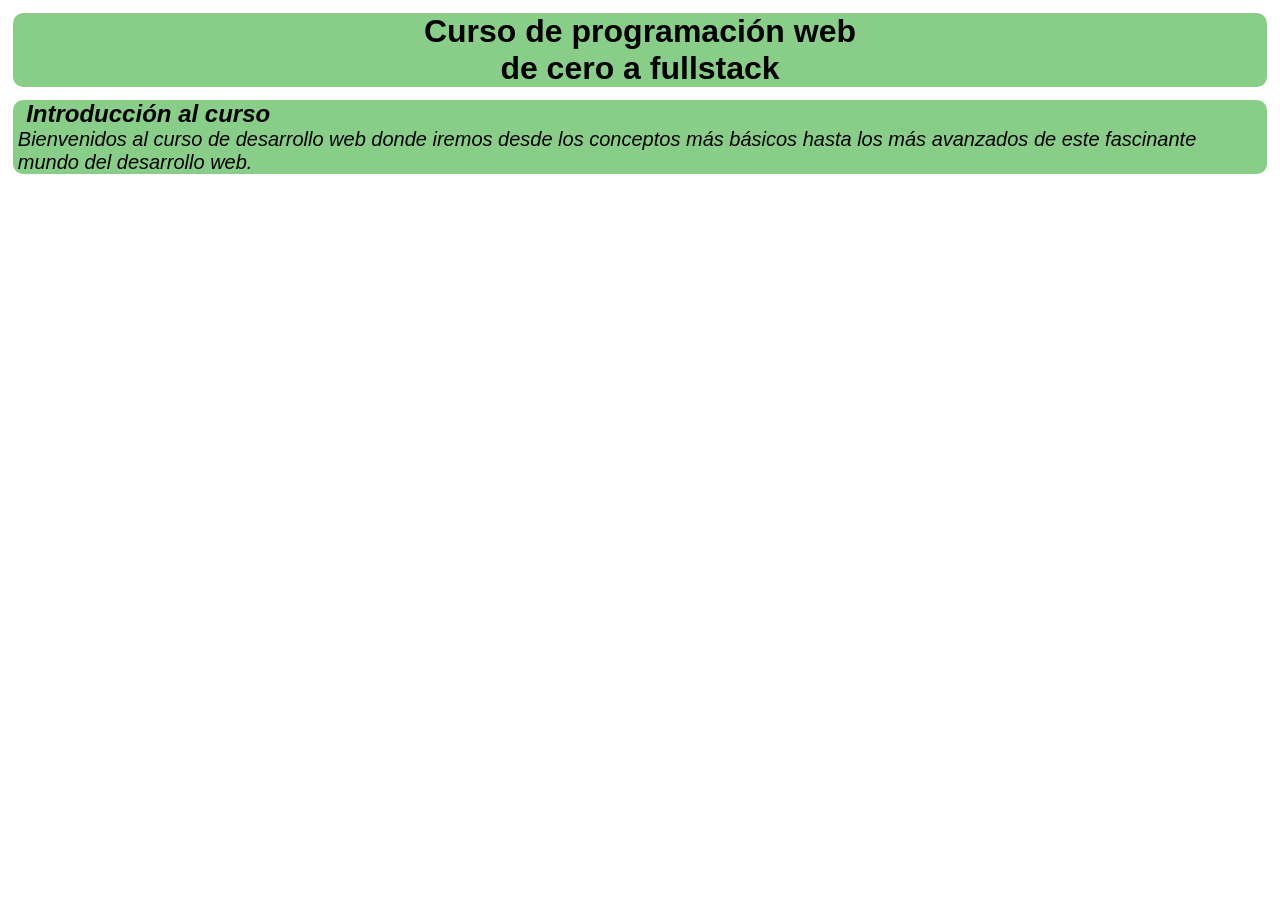
==== index.html @ 1327af37 "Curso de desarrollo web de cero a fullstack en español" ====
<!DOCTYPE html>
<html lang="en">
<head>
    <meta charset="UTF-8">
    <meta name="viewport" content="width=device-width, initial-scale=1.0">
    <meta name="author" content="Lynariel">
    <title>Curso de desarrollo web</title>
    <link rel="stylesheet" href="styles/general.css">
</head>
<body>
    <header class="page-header">
        <h1>Curso de programación web<br> de cero a <strong>fullstack</strong></h1>
    </header>
    <main class="main">
        <div id="intro">
            <h2>&nbsp; Introducción al curso</h2>
        </div>
        <p>
            Bienvenidos al curso de desarrollo web donde iremos desde los conceptos más básicos hasta los 
            más avanzados de este fascinante mundo del desarrollo web.
        </p>
    </main>
</body>
</html>
---- styles/general.css ----
* {
    margin: 0px;
    padding: 0px;
    box-sizing: border-box;
}

h1 {
    margin-left: 5px;
    margin-right: 5px;
}

p {
    margin-left: 5px;
    margin-right: 5px;
    font-size: 20px;
}
.page-header {
    margin: 1%;
    border-radius: 10px;
    font-family:'Segoe UI', Tahoma, Geneva, Verdana, sans-serif;
    text-align: center;
    background-color: rgb(136, 206, 136);
    width: auto;
}

.main {
    margin: 1%;
    border-radius: 10px;
    background-color: rgb(136, 206, 136);
    font-family:'Segoe UI', Tahoma, Geneva, Verdana, sans-serif;
    font-style: italic;
}
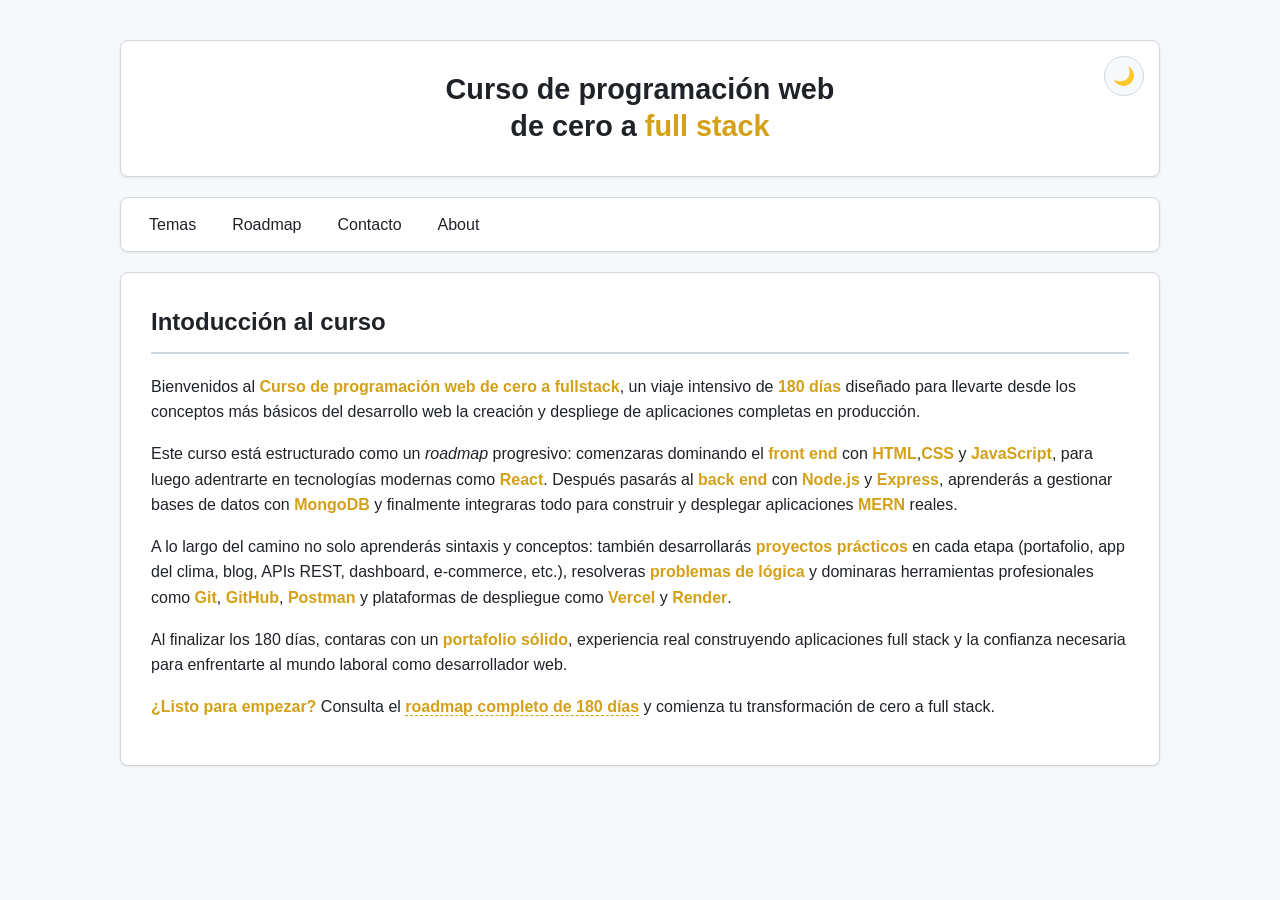
==== commit 928639a5: "Finaliza la pagina principal" ====
--- a/index.html
+++ b/index.html
@@ -5,20 +5,53 @@
     <meta name="viewport" content="width=device-width, initial-scale=1.0">
     <meta name="author" content="Lynariel">
     <title>Curso de desarrollo web</title>
-    <link rel="stylesheet" href="styles/general.css">
+    <link rel="stylesheet" href="styles/layout.css">
 </head>
 <body>
     <header class="page-header">
-        <h1>Curso de programación web<br> de cero a <strong>fullstack</strong></h1>
+        <button class="theme-toggle" id="themeToggle" aria-label="Cambiar tema" title="Cambiar tema">🌙<!--☀️--></button>
+        <h1>Curso de programación web<br> de cero a <strong>full stack</strong></h1>
     </header>
+
+    <nav class="menu">
+        <ul>
+            <li><a href="#temas">Temas</a></li>
+            <li><a href="roadmap.html">Roadmap</a></li>
+            <li><a href="#contacto">Contacto</a></li>
+            <li><a href="#about">About</a></li>
+        </ul>
+    </nav>
     <main class="main">
-        <div id="intro">
-            <h2>&nbsp; Introducción al curso</h2>
-        </div>
-        <p>
-            Bienvenidos al curso de desarrollo web donde iremos desde los conceptos más básicos hasta los 
-            más avanzados de este fascinante mundo del desarrollo web.
-        </p>
+        <section id="intro">
+            <h2>Intoducción al curso</h2>
+            <p>
+                Bienvenidos al <strong>Curso de programación web de cero a fullstack</strong>, un viaje intensivo de 
+                <strong>180 días</strong> diseñado para llevarte desde los conceptos más básicos del desarrollo web 
+                la creación y despliege de aplicaciones completas en producción.
+            </p>
+            <p>
+                Este curso está estructurado como un <em>roadmap</em> progresivo: comenzaras dominando el <strong>front end</strong> 
+                con <strong>HTML</strong>,<strong>CSS</strong>  y <strong>JavaScript</strong>, para luego adentrarte en tecnologías 
+                modernas como <strong>React</strong>. Después pasarás al <strong>back end</strong> con <strong>Node.js</strong> y 
+                <strong>Express</strong>, aprenderás a gestionar bases de datos con <strong>MongoDB</strong> y finalmente integraras 
+                todo para construir y desplegar aplicaciones <strong>MERN</strong> reales.
+            </p>
+            <p>
+                A lo largo del camino no solo aprenderás sintaxis y conceptos: también desarrollarás <strong>proyectos prácticos</strong> en cada 
+                etapa (portafolio, app del clima, blog, APIs REST, dashboard, e-commerce, etc.), resolveras <strong>problemas de lógica</strong> y 
+                dominaras herramientas profesionales como <strong>Git</strong>, <strong>GitHub</strong>, <strong>Postman</strong> y plataformas de 
+                despliegue como <strong>Vercel</strong> y <strong>Render</strong>.
+            </p>
+            <p>
+                Al finalizar los 180 días, contaras con un <strong>portafolio sólido</strong>, experiencia real construyendo aplicaciones full stack 
+                y la confianza necesaria para enfrentarte al mundo laboral como desarrollador web.
+            </p>
+            <p>
+                <strong>¿Listo para empezar?</strong> Consulta el <a href="roadmap.html">roadmap completo de 180 días</a> y comienza tu transformación 
+                de cero a full stack.
+            </p>
+        </section>
     </main>
+    <script src="scripts/themes.js"></script>
 </body>
 </html>
--- a/styles/layout.css
+++ b/styles/layout.css
@@ -0,0 +1,189 @@
+/*===========================
+  VARIABLES DE TEMAS
+============================*/
+/* Modo claro */
+:root {
+    --bg-color: #f6f8fa;
+    --card-bg: #ffffff;
+    --text-color: #1f2328;
+    --text-muted: #57606a;
+    --acent-color: #d4a017;
+    --acent-hover: #b8890f;
+    --border-color: #d0d7de;
+    --header-bg: #ffffff;
+    --nav-bg: #ffffff;
+    --nav-hover: #f3f3f6;
+    --shadow: 0 1px 3px rgba( 0, 0, 0, 0.08 );
+}
+
+/* Modo oscuro */
+
+html[data-theme="dark"] {
+  --bg-color: #0d1117;
+  --card-bg: #161b22;
+  --text-color: #c9d1d9;
+  --text-muted: #8b949e;
+  --acent-color: #f0db4f;
+  --acent-hover: #e3c92e;
+  --border-color: #30363d;
+  --header-bg: #161b22;
+  --nav-bg: #161b22;
+  --nav-hover: #1f242c;
+  --shadow: 0 1px 3px rgba( 0, 0, 0, 0.4 );
+}
+
+* {
+  box-sizing: border-box;
+  margin: 0;
+  padding: 0;
+  font-family: -apple-system, BlinkMacSystemFont, "Segoe UI", Roboto, Helvatica, Arial, sans-serif;
+}
+
+body {
+  background-color: var(--bg-color);
+  color: var(--text-color);
+  line-height: 1.6;
+  padding: 20px;
+  transition: background-color 0.3s ease, color 0.3s ease;
+  min-height: 100hv;
+}
+
+/*=========================
+ HEADER
+==========================*/
+
+.page-header {
+  background-color: var(--header-bg);
+  border: 1px solid var(--border-color);
+  border-radius: 8px;
+  padding: 30px 20px;
+  text-align: center;
+  margin-bottom: 20px;
+  position: relative;
+  box-shadow: var(--shadow);
+  transition: background-color 0.3s ease, border-color 0.3s ease;
+}
+
+.page-header h1 {
+  color: var(--text-color);
+  font-size: 1.8rem;
+  line-height: 1.3;
+}
+
+.page-header h1 strong {
+  color: var(--acent-color);
+}
+
+/* Boton del tema */
+
+.theme-toggle {
+  position: absolute;
+  top: 15px;
+  right: 15px;
+  background-color: var(--bg-color);
+  border: 1px solid var(--border-color);
+  color: var(--text-color);
+  width: 40px;
+  height: 40px;
+  border-radius: 50%;
+  cursor: pointer;
+  font-size: 1.1rem;
+  display: flex;
+  align-items: center;
+  justify-content: center;
+  transition: all 0.2s ease;
+}
+
+.theme-toggle:hover {
+  background-color: var(--nav-hover);
+  transform: scale(1.3);
+}
+
+/*===================
+NAV
+====================*/
+
+.menu {
+  background-color: var(--nav-bg);
+  border: 1px solid var(--border-color);
+  border-radius: 8px;
+  margin-bottom: 20px;
+  box-shadow: var(--shadow);
+  transition: background-color 0.3s ease, border-color 0,3s ease;
+}
+
+.menu ul {
+  list-style: none;
+  display: flex;
+  flex-wrap: wrap;
+  padding: 0 10px;
+}
+
+.menu li a {
+  display: block;
+  padding: 14px 18px;
+  color: var(--text-color);
+  text-decoration: none;
+  font-weight: 500;
+  border-radius: 6px;
+  transition: all 0.2s ease;
+}
+
+.menu li a:hover {
+  background-color: var(--nav-hover);
+  color: var(--acent-color);
+}
+
+/*========================
+ MAIN
+ ========================*/
+
+ .main {
+  background-color: var(--card-bg);
+  border: 1px solid var(--border-color);
+  border-radius: 8px;
+  padding: 30px;
+  box-shadow: var(--shadow);
+  transition: background-color 0.3s ease, border-color 0.3s ease;
+ }
+
+ .main h2 {
+  color: var(--text-color);
+  font-size: 1.5rem;
+  margin-bottom: 20px;
+  padding-bottom: 10px;
+  border-bottom: 2px solid var(--border-color);
+ }
+
+ .main p {
+  margin-bottom: 16px;
+  color: var(--text-color);
+ }
+
+ .main strong {
+  color: var(--acent-color);
+ }
+
+ .main a {
+  color: var(--acent-color);
+  text-decoration: none;
+  font-weight: bold;
+  border-bottom:  1px dashed var(--acent-color);
+  transition: color 0.2s ease;
+ }
+
+ .main a:hover{
+  color: var(--acent-hover);
+ }
+
+ @media ( min-width: 768px ) {
+  body {
+    max-width: 1080px;
+    margin: 0 auto;
+    padding: 40px 20px;
+  }
+
+  .page-header {
+    font-size: 2.2rem;
+  }
+ }
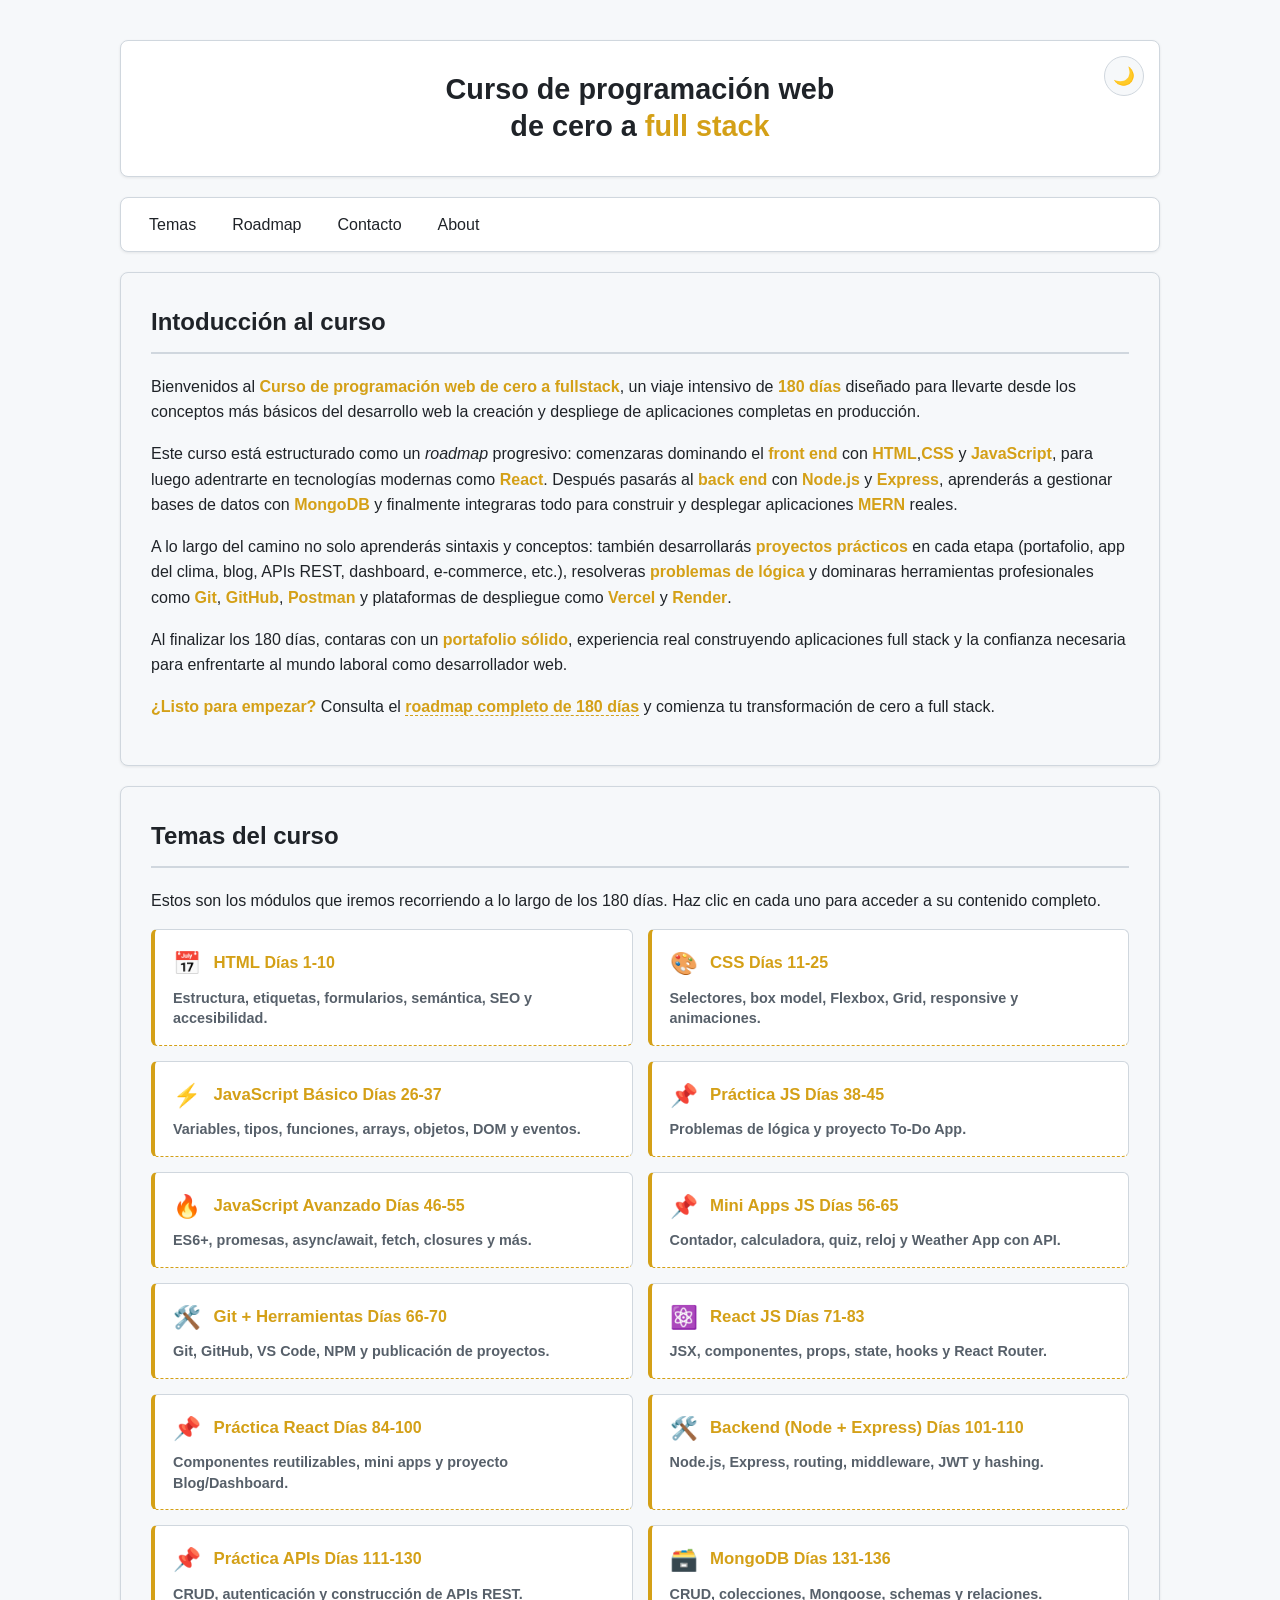
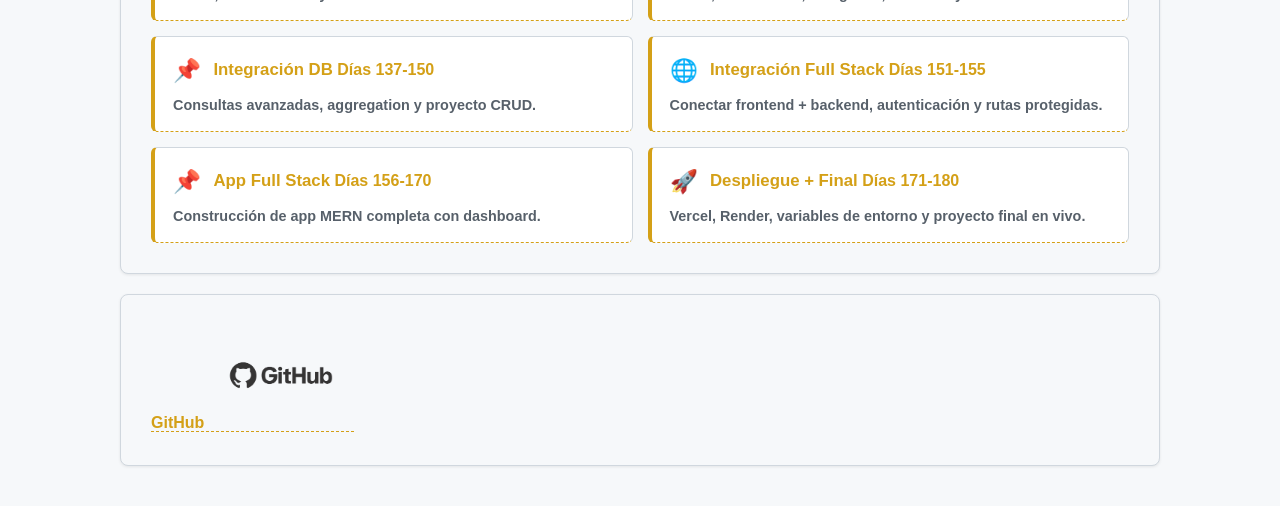
==== commit f8e529e7: "Se guarda cambios antes de los cursos" ====
--- a/index.html
+++ b/index.html
@@ -4,8 +4,9 @@
     <meta charset="UTF-8">
     <meta name="viewport" content="width=device-width, initial-scale=1.0">
     <meta name="author" content="Lynariel">
-    <title>Curso de desarrollo web</title>
+    <title>Curso de desarrollo web Full Stack</title>
     <link rel="stylesheet" href="styles/layout.css">
+    <script src="scripts/themes.js" defer></script>
 </head>
 <body>
     <header class="page-header">
@@ -22,7 +23,7 @@
         </ul>
     </nav>
     <main class="main">
-        <section id="intro">
+        <section class="section-card" id="intro">
             <h2>Intoducción al curso</h2>
             <p>
                 Bienvenidos al <strong>Curso de programación web de cero a fullstack</strong>, un viaje intensivo de 
@@ -51,7 +52,138 @@
                 de cero a full stack.
             </p>
         </section>
+
+      <!-- ============================
+             TEMAS DEL CURSO
+             ============================ -->
+             <section class="section-card" id="temas">
+                <h2>Temas del curso</h2>
+                <p>
+                    Estos son los módulos que iremos recorriendo a lo largo de los 180 días. Haz clic en cada
+                    uno para acceder a su contenido completo.
+                </p>
+    
+                <div class="topics-grid">
+    
+                    <a class="topic-card" href="temas/html.html">
+                        <span class="topic-icon">&#128197;</span>
+                        <span class="topic-title">HTML</span>
+                        <span class="topic-days">Días 1-10</span>
+                        <span class="topic-desc">Estructura, etiquetas, formularios, semántica, SEO y accesibilidad.</span>
+                    </a>
+    
+                    <a class="topic-card" href="temas/css.html">
+                        <span class="topic-icon">&#127912;</span>
+                        <span class="topic-title">CSS</span>
+                        <span class="topic-days">Días 11-25</span>
+                        <span class="topic-desc">Selectores, box model, Flexbox, Grid, responsive y animaciones.</span>
+                    </a>
+    
+                    <a class="topic-card" href="#">
+                        <span class="topic-icon">&#9889;</span>
+                        <span class="topic-title">JavaScript Básico</span>
+                        <span class="topic-days">Días 26-37</span>
+                        <span class="topic-desc">Variables, tipos, funciones, arrays, objetos, DOM y eventos.</span>
+                    </a>
+    
+                    <a class="topic-card" href="#">
+                        <span class="topic-icon">&#128204;</span>
+                        <span class="topic-title">Práctica JS</span>
+                        <span class="topic-days">Días 38-45</span>
+                        <span class="topic-desc">Problemas de lógica y proyecto To-Do App.</span>
+                    </a>
+    
+                    <a class="topic-card" href="#">
+                        <span class="topic-icon">&#128293;</span>
+                        <span class="topic-title">JavaScript Avanzado</span>
+                        <span class="topic-days">Días 46-55</span>
+                        <span class="topic-desc">ES6+, promesas, async/await, fetch, closures y más.</span>
+                    </a>
+    
+                    <a class="topic-card" href="#">
+                        <span class="topic-icon">&#128204;</span>
+                        <span class="topic-title">Mini Apps JS</span>
+                        <span class="topic-days">Días 56-65</span>
+                        <span class="topic-desc">Contador, calculadora, quiz, reloj y Weather App con API.</span>
+                    </a>
+    
+                    <a class="topic-card" href="#">
+                        <span class="topic-icon">&#128736;&#65039;</span>
+                        <span class="topic-title">Git + Herramientas</span>
+                        <span class="topic-days">Días 66-70</span>
+                        <span class="topic-desc">Git, GitHub, VS Code, NPM y publicación de proyectos.</span>
+                    </a>
+    
+                    <a class="topic-card" href="#">
+                        <span class="topic-icon">&#9883;&#65039;</span>
+                        <span class="topic-title">React JS</span>
+                        <span class="topic-days">Días 71-83</span>
+                        <span class="topic-desc">JSX, componentes, props, state, hooks y React Router.</span>
+                    </a>
+    
+                    <a class="topic-card" href="#">
+                        <span class="topic-icon">&#128204;</span>
+                        <span class="topic-title">Práctica React</span>
+                        <span class="topic-days">Días 84-100</span>
+                        <span class="topic-desc">Componentes reutilizables, mini apps y proyecto Blog/Dashboard.</span>
+                    </a>
+    
+                    <a class="topic-card" href="#">
+                        <span class="topic-icon">&#128736;&#65039;</span>
+                        <span class="topic-title">Backend (Node + Express)</span>
+                        <span class="topic-days">Días 101-110</span>
+                        <span class="topic-desc">Node.js, Express, routing, middleware, JWT y hashing.</span>
+                    </a>
+    
+                    <a class="topic-card" href="#">
+                        <span class="topic-icon">&#128204;</span>
+                        <span class="topic-title">Práctica APIs</span>
+                        <span class="topic-days">Días 111-130</span>
+                        <span class="topic-desc">CRUD, autenticación y construcción de APIs REST.</span>
+                    </a>
+    
+                    <a class="topic-card" href="#">
+                        <span class="topic-icon">&#128451;&#65039;</span>
+                        <span class="topic-title">MongoDB</span>
+                        <span class="topic-days">Días 131-136</span>
+                        <span class="topic-desc">CRUD, colecciones, Mongoose, schemas y relaciones.</span>
+                    </a>
+    
+                    <a class="topic-card" href="#">
+                        <span class="topic-icon">&#128204;</span>
+                        <span class="topic-title">Integración DB</span>
+                        <span class="topic-days">Días 137-150</span>
+                        <span class="topic-desc">Consultas avanzadas, aggregation y proyecto CRUD.</span>
+                    </a>
+    
+                    <a class="topic-card" href="#">
+                        <span class="topic-icon">&#127760;</span>
+                        <span class="topic-title">Integración Full Stack</span>
+                        <span class="topic-days">Días 151-155</span>
+                        <span class="topic-desc">Conectar frontend + backend, autenticación y rutas protegidas.</span>
+                    </a>
+    
+                    <a class="topic-card" href="#">
+                        <span class="topic-icon">&#128204;</span>
+                        <span class="topic-title">App Full Stack</span>
+                        <span class="topic-days">Días 156-170</span>
+                        <span class="topic-desc">Construcción de app MERN completa con dashboard.</span>
+                    </a>
+    
+                    <a class="topic-card" href="#">
+                        <span class="topic-icon">&#128640;</span>
+                        <span class="topic-title">Despliegue + Final</span>
+                        <span class="topic-days">Días 171-180</span>
+                        <span class="topic-desc">Vercel, Render, variables de entorno y proyecto final en vivo.</span>
+                    </a>
+    
+                </div>
+            </section>
+
+            <section class="section-card" id="contactos">
+               <a href="github.com/EpicsBoxStudio/"> GitHub<img src="assets/GitHub-Full-Logo-with-Text-81456.png" alt="Logo GitHub" width="150"></a>
+            </section>
+
     </main>
-    <script src="scripts/themes.js"></script>
 </body>
 </html>
--- a/styles/layout.css
+++ b/styles/layout.css
@@ -14,6 +14,8 @@
     --nav-bg: #ffffff;
     --nav-hover: #f3f3f6;
     --shadow: 0 1px 3px rgba( 0, 0, 0, 0.08 );
+    --topic-bg: #ffffff;
+    --topic-hover: #f9fafb;
 }
 
 /* Modo oscuro */
@@ -30,6 +32,8 @@
   --nav-bg: #161b22;
   --nav-hover: #1f242c;
   --shadow: 0 1px 3px rgba( 0, 0, 0, 0.4 );
+  --topic-bg: #1c2128;
+  --topic-hover: #22272e;
 }
 
 * {
@@ -132,6 +136,7 @@
 .menu li a:hover {
   background-color: var(--nav-hover);
   color: var(--acent-color);
+  transform: scale(1.3);
 }
 
 /*========================
@@ -139,7 +144,15 @@
  ========================*/
 
  .main {
-  background-color: var(--card-bg);
+  display: flex;
+  flex-direction: column;
+  gap: 20px;
+ }
+
+
+
+ .section-card {
+  background-color: var(--bg-color);
   border: 1px solid var(--border-color);
   border-radius: 8px;
   padding: 30px;
@@ -147,7 +160,7 @@
   transition: background-color 0.3s ease, border-color 0.3s ease;
  }
 
- .main h2 {
+ .section-card h2 {
   color: var(--text-color);
   font-size: 1.5rem;
   margin-bottom: 20px;
@@ -155,16 +168,16 @@
   border-bottom: 2px solid var(--border-color);
  }
 
- .main p {
+ .section-card p {
   margin-bottom: 16px;
   color: var(--text-color);
  }
 
- .main strong {
-  color: var(--acent-color);
- }
-
- .main a {
+ .section-card strong {
+  color: var(--acent-color);
+ }
+
+ .section-card a {
   color: var(--acent-color);
   text-decoration: none;
   font-weight: bold;
@@ -172,9 +185,71 @@
   transition: color 0.2s ease;
  }
 
- .main a:hover{
+ .section-card a:hover{
   color: var(--acent-hover);
  }
+
+ /*===========================
+ TEMAS (grid de tarjetas)
+ ===========================*/
+
+ .topics-grid {
+  display: grid;
+  grid-template-columns: 1fr;
+  gap: 15px;
+  margin-top: 10px;
+ }
+
+.topic-card {
+  display: block;
+  background-color: var(--topic-bg);
+  border: 1px solid var(--border-color);
+  border-left: 4px solid var(--acent-color);
+  border-radius: 6px;
+  padding: 16px 18px;
+  text-decoration: none;
+  color: var(--text-color);
+  transition: all 0.2s ease;
+}
+
+.topic-card:hover {
+  background-color: var(--topic-hover);
+  transform: translateX(4px);
+  border-left-color: var(--acent-hover);
+}
+
+.topic-card .topic-icon {
+  font-size: 1.4rem;
+  margin-right: 8px;
+  vertical-align: middle;
+}
+
+.topic-card .topic-title {
+  font-weight: bold;
+  font-size: 1.05rem;
+  display: inline;
+}
+
+.topic-card .topic-day {
+  display: block;
+  color: var(--text-muted);
+  font-size: 0.85rem;
+  margin-top: 4px;
+}
+
+.topic-card .topic-desc {
+  display: block;
+  color: var(--text-muted);
+  font-size: 0.9rem;
+  margin-top: 6px;
+  line-height: 1.4;
+}
+
+@media ( min-width: 600px ) {
+  .topics-grid {
+    grid-template-columns: 1fr 1fr;
+  }
+}
 
  @media ( min-width: 768px ) {
   body {
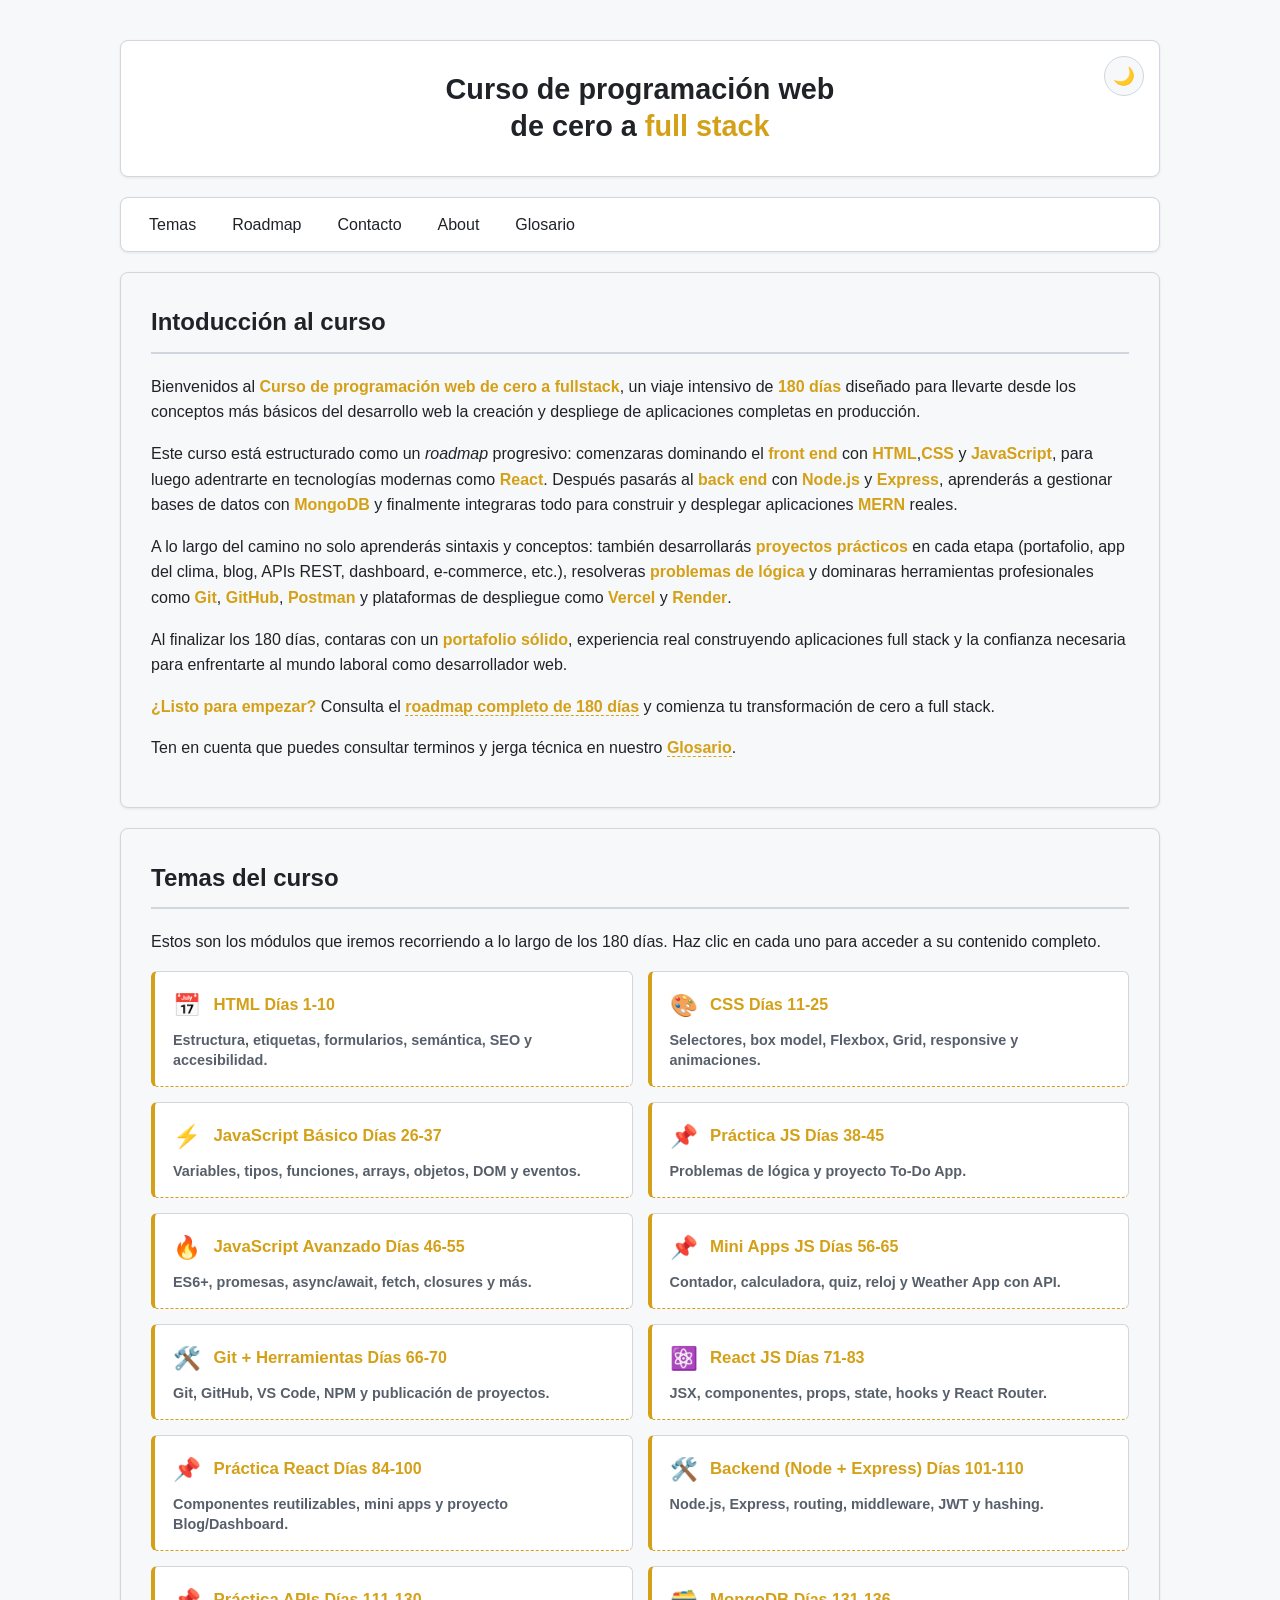
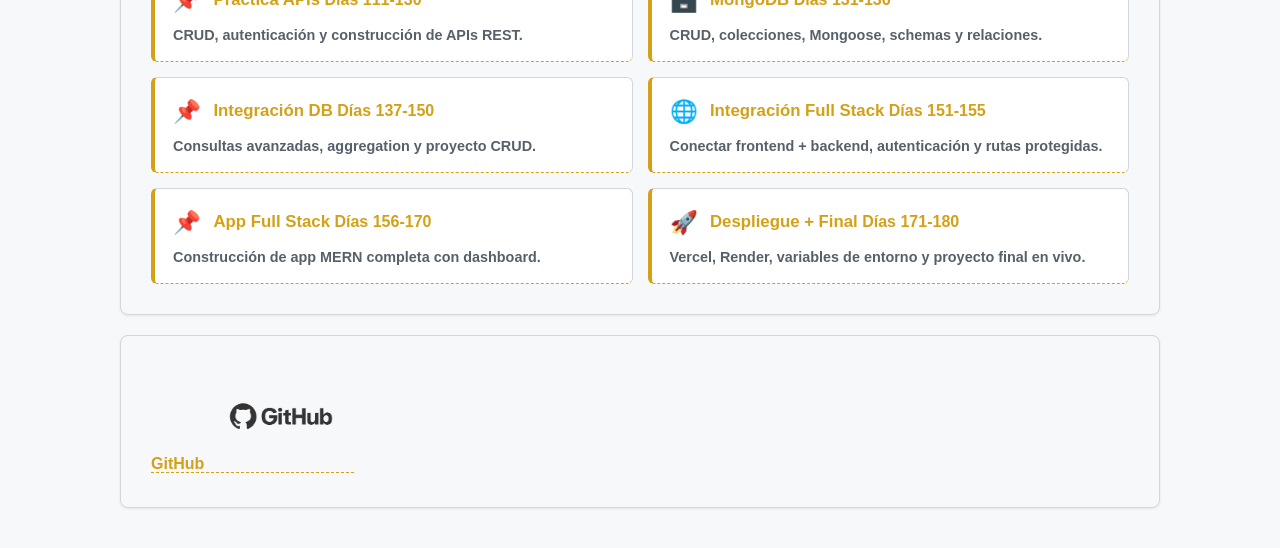
==== commit cdcfe72c: "se comienza la leccion 1 y se agrega el glosario" ====
--- a/index.html
+++ b/index.html
@@ -20,6 +20,7 @@
             <li><a href="roadmap.html">Roadmap</a></li>
             <li><a href="#contacto">Contacto</a></li>
             <li><a href="#about">About</a></li>
+            <li><a href="glosario/glosario.html">Glosario</a></li>
         </ul>
     </nav>
     <main class="main">
@@ -50,6 +51,9 @@
             <p>
                 <strong>¿Listo para empezar?</strong> Consulta el <a href="roadmap.html">roadmap completo de 180 días</a> y comienza tu transformación 
                 de cero a full stack.
+            </p>
+            <p>
+                Ten en cuenta que puedes consultar terminos y jerga técnica en nuestro <a href="glosario/glosario.html">Glosario</a>.
             </p>
         </section>
 
